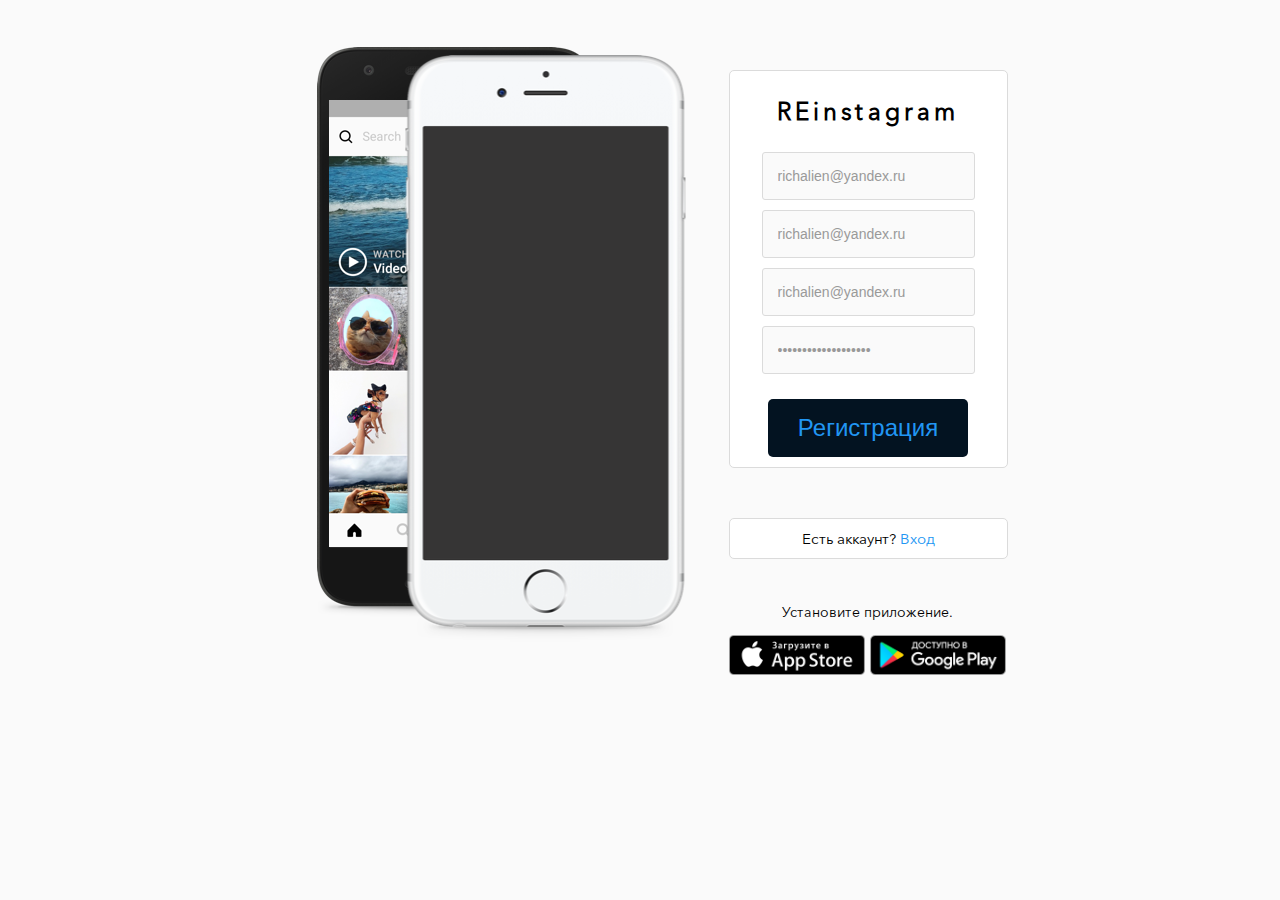
==== index.html @ 7d97fab9 "страничка входа/регистрации" ====
<!DOCTYPE html>
<html lang="en">

<head>
	<meta charset="UTF-8">
	<meta name="viewport" content="width=device-width, initial-scale=1.0">
	<link rel="stylesheet" href="/css/style.css">
	<title>REinstagram</title>
</head>
<body>
	<section class="main">
		<main class="main__registering">
			<article class="container">
				<div class="registering">
					<div class="registering__doublephone">
						<img src="/img/leftPhone.png" alt="phone ">
					</div>
					<div class="for-column">
						<div class="form__container BlockRegistration">
							<h1 class="form__logo">
								REinstagram
							</h1>
							<form class="form " name="registration" method="POST" action="/js/form.js">
								<!-- start form -->
								<div class="form__eladres">
									<input class="form__eladres__input input-style" type="email" name="email" required
										placeholder="Эл.адрес" maxlength="28" value="richalien@yandex.ru">
								</div>
								<div class="form__name-orig">
									<input class="form__name-orig__input input-style" type="text" name="origName" required
										placeholder="Имя и фамилия" maxlength="28" value="richalien@yandex.ru">
								</div>
								<div class="form__name-nickname">
									<input class="form__name-nickname__input input-style" type="text" name="nickname" required
										placeholder="Имя пользователя" maxlength="28" value="richalien@yandex.ru">
								</div>
								<div class="form__password">
									<input class="form__password__input input-style" type="password" name="password" required
										placeholder="Пароль" maxlength="28" value="richalien@yandex.ru">
								</div>
								<button class="button btnClick" type="submit">Регистрация</button>
							</form>
						</div>
						<!-- /registering__form -->

						<div class="form__container Dblock">
							<h1 class="form__logo">
								REinstagram
							</h1>
							<form class="formLogin" method="POST" action="/js/form.js">
								<!-- start form -->
								<div class="form__eladres__login ">
									<input class="form__eladres input-style" type="email" name="emailOrOrigName" required
										placeholder="Email or nickname" maxlength="28" >
								</div>
								<div class="form__pass__login ">
									<input class="form__pass input-style" type="password" name="password" required
										placeholder="Password" maxlength="28" value="richalien@yandex.ru">
								</div>
							</form>
							<button class="button  btnTest" type="submit">

								Войти
							</button>
						</div>
						<div class="form__container re-enter thelogin">
							<p class="question">Есть аккаунт?</p>
							<a class="enter" href="#"> Вход</a>
						</div>

						<div class="form__container thereg">
							<p class="question">Нет аккаунта?</p>
							<a class="regenter " href="#">Регистрация</a>
						</div>
						<div class="download-app">
							<p class="download-app__text">
								Установите приложение.
							</p>
							<div class="download-app__img">
								<img src="/img/appStore.png" alt="" class="app-store">
								<img src="/img/googleStore.png" alt="" class="google-store">
							</div>
						</div>
					</div>
					<!-- /for-column -->
				</div>
			</article>
		</main>
	</section>
	<script src="/js/regisration.js"></script>
</body>

</html>
---- css/style.css ----
@charset "UTF-8";
@font-face {
  font-family: 'Avenir Next Cyr Regular';
  src: url("/fonts/AvenirNextCyr-Regular.eot");
  src: url("/fonts/AvenirNextCyr-Regular.eot?#iefix") format("embedded-opentype"), url("/fonts/AvenirNextCyr-Regular.woff") format("woff"), url("/fonts/AvenirNextCyr-Regular.ttf") format("truetype");
  font-weight: normal;
  font-style: normal;
}

@font-face {
  font-family: 'Avenir Next Cyr Medium';
  src: url("/fonts/AvenirNextCyr-Medium.eot");
  src: url("/fonts/AvenirNextCyr-Medium.eot?#iefix") format("embedded-opentype"), url("/fonts/AvenirNextCyr-Medium.woff") format("woff"), url("/fonts/AvenirNextCyr-Medium.ttf") format("truetype");
  font-weight: normal;
  font-style: normal;
}

@font-face {
  font-family: 'fontello';
  src: url("../fonts/fontello.eot?6564947");
  src: url("../fonts/fontello.eot?6564947#iefix") format("embedded-opentype"), url("../fonts/fontello.woff2?6564947") format("woff2"), url("../fonts/fontello.woff?6564947") format("woff"), url("../fonts/fontello.ttf?6564947") format("truetype"), url("../fonts/fontello.svg?6564947#fontello") format("svg");
  font-weight: normal;
  font-style: normal;
}

/* Chrome hack: SVG is rendered more smooth in Windozze. 100% magic, uncomment if you need it. */
/* Note, that will break hinting! In other OS-es font will be not as sharp as it could be */
/*
@media screen and (-webkit-min-device-pixel-ratio:0) {
  @font-face {
    font-family: 'fontello';
    src: url('../font/fontello.svg?6564947#fontello') format('svg');
  }
}
*/
[class^="icon-"]:before,
[class*=" icon-"]:before {
  font-family: "fontello";
  font-style: normal;
  font-weight: normal;
  speak-as: none;
  display: inline-block;
  text-decoration: inherit;
  width: 1em;
  margin-right: .2em;
  text-align: center;
  /* opacity: .8; */
  /* For safety - reset parent styles, that can break glyph codes*/
  font-variant: normal;
  text-transform: none;
  /* fix buttons height, for twitter bootstrap */
  line-height: 1em;
  /* Animation center compensation - margins should be symmetric */
  /* remove if not needed */
  margin-left: .2em;
  /* you can be more comfortable with increased icons size */
  /* font-size: 120%; */
  /* Font smoothing. That was taken from TWBS */
  -webkit-font-smoothing: antialiased;
  -moz-osx-font-smoothing: grayscale;
  /* Uncomment for 3D effect */
  /* text-shadow: 1px 1px 1px rgba(127, 127, 127, 0.3); */
}

.icon-twitter:before {
  content: '\f099';
}

/* '' */
.icon-facebook:before {
  content: '\f09a';
}

/* '' */
.icon-instagram:before {
  content: '\f16d';
}

/* '' */
.icon-vkontakte:before {
  content: '\f189';
}

/* '' */
body {
  margin: 0;
  padding: 0;
  border: 0;
  font-size: 20px;
  background-color: #fafafa;
  -webkit-box-sizing: border-box;
          box-sizing: border-box;
  -webkit-box-pack: center;
      -ms-flex-pack: center;
          justify-content: center;
  font-family: 'Avenir Next Cyr Regular';
}

.container {
  display: -webkit-box;
  display: -ms-flexbox;
  display: flex;
  -webkit-box-orient: horizontal;
  -webkit-box-direction: normal;
      -ms-flex-direction: row;
          flex-direction: row;
  -webkit-box-flex: 1;
      -ms-flex-positive: 1;
          flex-grow: 1;
  -webkit-box-pack: center;
      -ms-flex-pack: center;
          justify-content: center;
  margin: 30px auto 0;
  max-width: 935px;
  padding-bottom: 44px;
  width: 100%;
}

.registering {
  display: -webkit-box;
  display: -ms-flexbox;
  display: flex;
  -ms-flex-pack: distribute;
      justify-content: space-around;
}

.form {
  display: -webkit-box;
  display: -ms-flexbox;
  display: flex;
  -webkit-box-orient: vertical;
  -webkit-box-direction: normal;
      -ms-flex-direction: column;
          flex-direction: column;
  -ms-flex-pack: distribute;
      justify-content: space-around;
  -webkit-box-align: center;
      -ms-flex-align: center;
          align-items: center;
}

.form__container {
  margin-top: 40px;
  display: -webkit-box;
  display: -ms-flexbox;
  display: flex;
  -webkit-box-orient: vertical;
  -webkit-box-direction: normal;
      -ms-flex-direction: column;
          flex-direction: column;
  width: 100%;
  padding: 10px 0px;
  background-color: #fff;
  -webkit-box-align: center;
      -ms-flex-align: center;
          align-items: center;
  border-radius: 5px;
  border: 1px solid #DBDBDB;
}

.form__logo {
  letter-spacing: 4px;
  font-size: 24px;
}

.input-style {
  display: -webkit-box;
  display: -ms-flexbox;
  display: flex;
  border-radius: 3px;
  color: #999999;
  font-size: 14px;
  background-color: #fafafa;
  border: 1px solid #dbdbdb;
  padding: 15px;
  margin-top: 10px;
}

.for-column {
  display: -webkit-box;
  display: -ms-flexbox;
  display: flex;
  -webkit-box-orient: vertical;
  -webkit-box-direction: normal;
      -ms-flex-direction: column;
          flex-direction: column;
  -webkit-box-pack: justify;
      -ms-flex-pack: justify;
          justify-content: space-between;
}

.button {
  background-color: #031321;
  position: relative;
  display: inline-block;
  padding: 15px 30px;
  color: #2196f3;
  text-decoration: none;
  font-size: 24px;
  overflow: hidden;
  -webkit-transition: 0.2s;
  transition: 0.2s;
  border-radius: 5px;
  margin-top: 25px;
  border: none;
  text-decoration: none;
}

.button:hover {
  color: #255784;
  background: #2196f3;
  -webkit-box-shadow: 0 0 10px #2196f3,0 0 40px #2196f3,0 0 80px #2196f3;
          box-shadow: 0 0 10px #2196f3,0 0 40px #2196f3,0 0 80px #2196f3;
  -webkit-transition-delay: 0.1s;
          transition-delay: 0.1s;
}

.question {
  font-size: 15px;
  margin: 0;
}

.enter {
  text-decoration: none;
  font-size: 15px;
  color: #2196f3;
  padding-left: 4px;
}

.re-enter {
  padding-top: 10px;
  padding-bottom: 10px;
  margin-top: 50px;
  -webkit-box-orient: horizontal;
  -webkit-box-direction: normal;
      -ms-flex-direction: row;
          flex-direction: row;
  -webkit-box-pack: center;
      -ms-flex-pack: center;
          justify-content: center;
}

.google-store {
  width: 136px;
  height: 40px;
}

.app-store {
  width: 136px;
  height: 40px;
}

.download-app {
  display: -webkit-box;
  display: -ms-flexbox;
  display: flex;
  -webkit-box-orient: vertical;
  -webkit-box-direction: normal;
      -ms-flex-direction: column;
          flex-direction: column;
  -webkit-box-align: center;
      -ms-flex-align: center;
          align-items: center;
  width: 100%;
  padding: 30px 0px;
}

.download-app__text {
  font-size: 14px;
  line-height: 18px;
}

.login {
  display: -webkit-box;
  display: -ms-flexbox;
  display: flex;
  -webkit-box-pack: column;
      -ms-flex-pack: column;
          justify-content: column;
  max-width: 350px;
  -webkit-box-align: stretch;
      -ms-flex-align: stretch;
          align-items: stretch;
}

.Dblock {
  display: none;
}

.thereg {
  display: none;
}

.regenter {
  text-decoration: none;
  font-size: 15px;
  color: #2196f3;
  padding-left: 4px;
}

.formLogin {
  display: -webkit-box;
  display: -ms-flexbox;
  display: flex;
  -webkit-box-orient: vertical;
  -webkit-box-direction: normal;
      -ms-flex-direction: column;
          flex-direction: column;
  -ms-flex-pack: distribute;
      justify-content: space-around;
  -webkit-box-align: center;
      -ms-flex-align: center;
          align-items: center;
}
/*# sourceMappingURL=style.css.map */
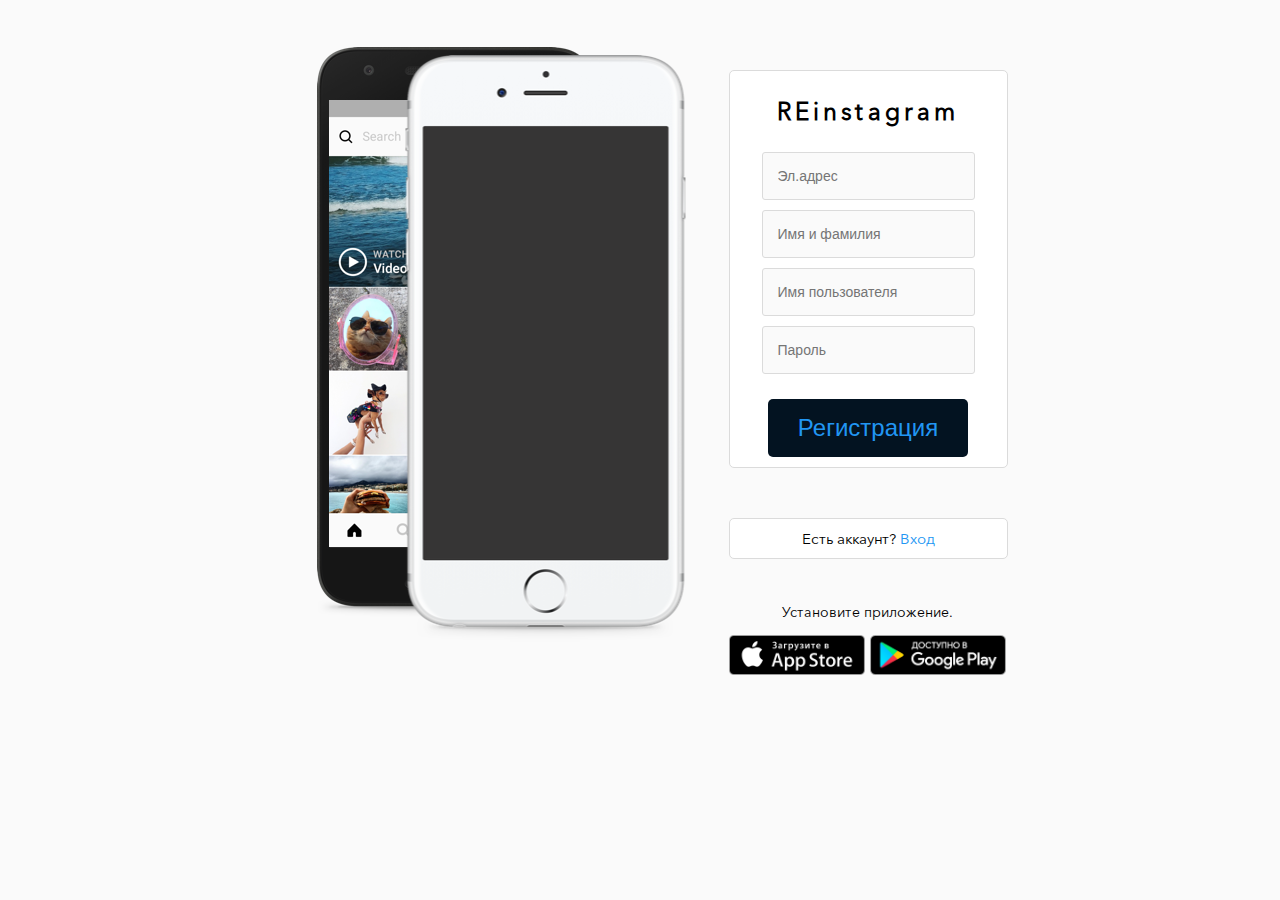
==== commit be9b3168: "работающая система псевда бд" ====
--- a/index.html
+++ b/index.html
@@ -20,23 +20,23 @@
 							<h1 class="form__logo">
 								REinstagram
 							</h1>
-							<form class="form " name="registration" method="POST" action="/js/form.js">
+							<form class="form" name="registration" method="POST" >
 								<!-- start form -->
 								<div class="form__eladres">
 									<input class="form__eladres__input input-style" type="email" name="email" required
-										placeholder="Эл.адрес" maxlength="28" value="richalien@yandex.ru">
+										placeholder="Эл.адрес" maxlength="28" >
 								</div>
 								<div class="form__name-orig">
 									<input class="form__name-orig__input input-style" type="text" name="origName" required
-										placeholder="Имя и фамилия" maxlength="28" value="richalien@yandex.ru">
+										placeholder="Имя и фамилия" maxlength="28">
 								</div>
 								<div class="form__name-nickname">
 									<input class="form__name-nickname__input input-style" type="text" name="nickname" required
-										placeholder="Имя пользователя" maxlength="28" value="richalien@yandex.ru">
+										placeholder="Имя пользователя" maxlength="28">
 								</div>
 								<div class="form__password">
 									<input class="form__password__input input-style" type="password" name="password" required
-										placeholder="Пароль" maxlength="28" value="richalien@yandex.ru">
+										placeholder="Пароль" maxlength="28" >
 								</div>
 								<button class="button btnClick" type="submit">Регистрация</button>
 							</form>
@@ -50,18 +50,16 @@
 							<form class="formLogin" method="POST" action="/js/form.js">
 								<!-- start form -->
 								<div class="form__eladres__login ">
-									<input class="form__eladres input-style" type="email" name="emailOrOrigName" required
-										placeholder="Email or nickname" maxlength="28" >
+									<input class="form__eladres input-style" type="text" name="emailOrnickname" required
+										placeholder="Email or nickname" maxlength="28">
 								</div>
 								<div class="form__pass__login ">
 									<input class="form__pass input-style" type="password" name="password" required
-										placeholder="Password" maxlength="28" value="richalien@yandex.ru">
+										placeholder="Password" maxlength="28" >
 								</div>
+								<button class="button  btnTest" type="submit">Войти</button>
+								<samp class="subtitle">Нажмите дважды </samp>
 							</form>
-							<button class="button  btnTest" type="submit">
-
-								Войти
-							</button>
 						</div>
 						<div class="form__container re-enter thelogin">
 							<p class="question">Есть аккаунт?</p>
--- a/css/style.css
+++ b/css/style.css
@@ -312,4 +312,8 @@
       -ms-flex-align: center;
           align-items: center;
 }
+
+.subtitle {
+  font-size: 16px;
+}
 /*# sourceMappingURL=style.css.map */